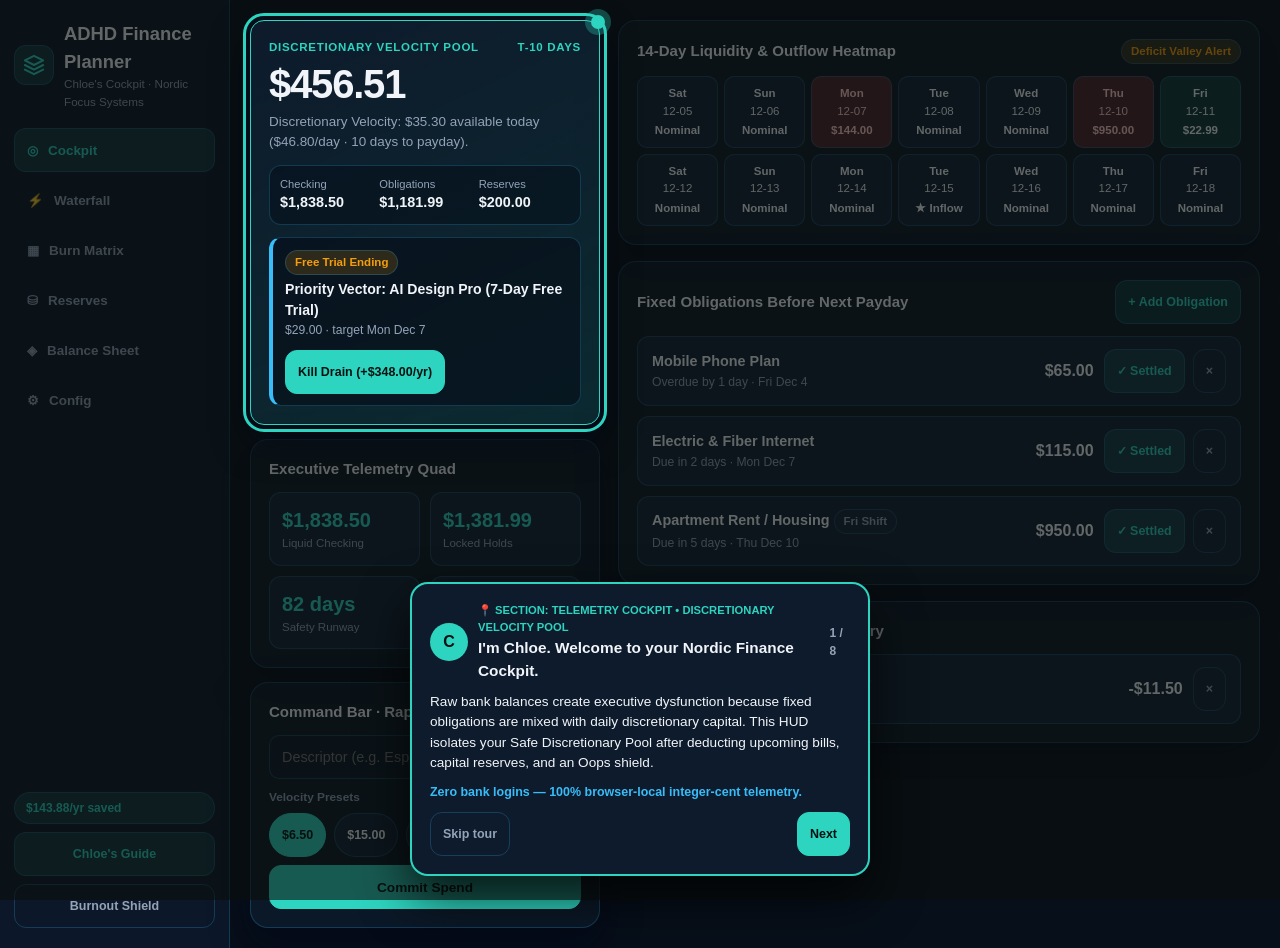
==== adhd-finance-planner-2/index.html @ b5040b37 "feat: publish tools and storefront" ====
<!DOCTYPE html>
<html lang="en">
<head>
  <meta charset="UTF-8">
  <meta name="viewport" content="width=device-width, initial-scale=1.0">
  <title>ADHD Finance Planner 2 — Split-Cockpit Telemetry, Paycheck Waterfall &amp; Burn Matrix</title>
  <meta name="description" content="A sleek Nordic glass personal finance cockpit for ADHD executive focus: Discretionary Velocity HUD, 4-Vector Paycheck Waterfall, 4-Lane Subscription Burn Kanban, Capital Reserves &amp; 14-Day Liquidity Heatmap. 100% private offline PWA.">
  <meta name="theme-color" content="#070f1a">
  <link rel="manifest" href="manifest.json">
  <link rel="apple-touch-icon" href="assets/apple-touch-icon.png">
  <link rel="icon" type="image/png" sizes="32x32" href="assets/favicon-32.png">
  <style id="zero-blur-lockout">
    #tutorial-overlay, .tutorial-overlay {
      backdrop-filter: none !important;
      -webkit-backdrop-filter: none !important;
      filter: none !important;
    }
  </style>
  <link rel="stylesheet" href="css/theme.css?v=2.0.2">
  <link rel="stylesheet" href="css/app.css?v=2.0.2">
  <link rel="stylesheet" href="css/components.css?v=2.0.2">
</head>
<body data-theme="nordic-glass" data-active-tab="cockpit">

  <div class="shell">
    <!-- Left Rail (Desktop) / Top 3x2 Symmetric Capsule Grid (Mobile) -->
    <aside class="rail">
      <div class="rail-brand">
        <div class="brand-mark" aria-hidden="true">
          <svg width="22" height="22" viewBox="0 0 24 24" fill="none" stroke="currentColor" stroke-width="2.2" stroke-linecap="round" stroke-linejoin="round"><polygon points="12 2 2 7 12 12 22 7 12 2"/><polyline points="2 17 12 22 22 17"/><polyline points="2 12 12 17 22 12"/></svg>
        </div>
        <div class="brand-text">
          <h1 class="brand-title">ADHD Finance Planner</h1>
          <div class="brand-subtitle">Chloe's Cockpit · Nordic Focus Systems</div>
        </div>
      </div>

      <nav id="rail-nav" class="rail-nav" aria-label="Main Navigation">
        <button class="nav-btn active" type="button" data-tab="cockpit"><span class="nav-ico">◎</span><span>Cockpit</span></button>
        <button class="nav-btn" type="button" data-tab="waterfall"><span class="nav-ico">⚡</span><span>Waterfall</span></button>
        <button class="nav-btn" type="button" data-tab="burnrate"><span class="nav-ico">▦</span><span>Burn Matrix</span></button>
        <button class="nav-btn" type="button" data-tab="reserves"><span class="nav-ico">⛁</span><span>Reserves</span></button>
        <button class="nav-btn" type="button" data-tab="networth"><span class="nav-ico">◈</span><span>Balance Sheet</span></button>
        <button class="nav-btn" type="button" data-tab="settings"><span class="nav-ico">⚙</span><span>Config</span></button>
      </nav>

      <div class="rail-foot">
        <span id="badge-tax-saved" class="badge-pill" title="Annual ADHD Tax reclaimed from terminated drains">$0.00/yr saved</span>
        <button id="btn-launch-tour" class="btn btn-sm btn-secondary" type="button">Chloe's Guide</button>
        <button id="btn-toggle-fog" class="btn btn-sm btn-ghost" type="button" aria-pressed="false">Burnout Shield</button>
      </div>
    </aside>

    <!-- Split Dual-Column Cockpit Stage -->
    <div class="stage">
      <!-- Column 1: Persistent Executive Telemetry HUD (Hides on non-cockpit tabs on <=900px per Rule-15) -->
      <aside class="cockpit-hud" aria-label="Executive Financial Telemetry HUD">
        <section id="hero-pulse" class="glass hero-card" aria-label="Safe Discretionary Velocity Pool"></section>

        <section class="glass fog-hide" aria-label="4-Tile Executive Telemetry">
          <div class="card-title">Executive Telemetry Quad</div>
          <div class="telemetry-4">
            <div class="telemetry-tile"><div id="stat-checking" class="telemetry-val">$0.00</div><div class="telemetry-lbl">Liquid Checking</div></div>
            <div class="telemetry-tile"><div id="stat-promised" class="telemetry-val">$0.00</div><div class="telemetry-lbl">Locked Holds</div></div>
            <div class="telemetry-tile"><div id="stat-runway" class="telemetry-val">0 days</div><div class="telemetry-lbl">Safety Runway</div></div>
            <div class="telemetry-tile"><div id="stat-daily" class="telemetry-val">$0.00</div><div class="telemetry-lbl">Daily Velocity</div></div>
          </div>
        </section>

        <section class="glass fog-hide" aria-label="Command Line Expense Capture">
          <div class="card-title">Command Bar · Rapid Outflow</div>
          <div class="inline-form">
            <input id="qa-spend-title" class="input" type="text" maxlength="120" placeholder="Descriptor (e.g. Espresso, AWS, Lunch)" autocomplete="off">
            <input id="qa-spend-amount" class="input" type="number" min="0.01" max="100000" step="0.01" value="6.50" style="max-width:110px;" aria-label="Amount">
          </div>
          <div class="chip-label">Velocity Presets</div>
          <div id="qa-amount-chips" class="chip-row" role="group" aria-label="Velocity amount presets">
            <button type="button" class="chip selected" data-cents="650" data-label="Coffee / Fuel">$6.50</button>
            <button type="button" class="chip" data-cents="1500" data-label="Quick Meal">$15.00</button>
            <button type="button" class="chip" data-cents="4000" data-label="Supply Run">$40.00</button>
            <button type="button" class="chip" data-cents="2500" data-label="Dopamine Impulse">$25.00</button>
          </div>
          <button id="btn-qa-spend" class="btn btn-primary" type="button" style="width:100%;">Commit Spend</button>
        </section>
      </aside>

      <!-- Column 2: Active Main Screen Workspace -->
      <div class="cockpit-main">
        <!-- Screen 1: Cockpit -->
        <main id="screen-cockpit" class="app-screen active">
          <section class="glass fog-hide" aria-label="14-day liquidity heatmap">
            <div class="card-title">
              <span>14-Day Liquidity &amp; Outflow Heatmap</span>
              <span id="weather-status-tag" class="tag ok">Nominal Liquidity</span>
            </div>
            <div id="weather-ribbon" class="weather-grid"></div>
          </section>

          <section class="glass fog-hide" aria-label="Upcoming fixed obligations">
            <div class="card-title">
              <span>Fixed Obligations Before Next Payday</span>
              <button class="btn btn-secondary btn-sm" type="button" data-open-modal="modal-add-bill">+ Add Obligation</button>
            </div>
            <div id="pulse-bills-list" class="list"></div>
          </section>

          <section class="glass fog-hide" aria-label="Recent telemetry ledger">
            <div class="card-title">Recent Outflow &amp; Inflow Telemetry</div>
            <div id="recent-tx-list" class="list"></div>
          </section>
        </main>

        <!-- Screen 2: Waterfall (4-Vector Paycheck Splitter) -->
        <section id="screen-waterfall" class="app-screen">
          <div class="screen-head">
            <div>
              <h2>Paycheck Waterfall Splitter</h2>
              <p class="muted">Route incoming capital across 4 deterministic vectors with 100% integer-cent conservation.</p>
            </div>
          </div>

          <div id="autopilot-card" class="glass">
            <div class="card-title">1. Configure Incoming Capital Injection</div>
            <div class="grid-2">
              <label class="field">
                <span>Inflow Source Label</span>
                <input id="pay-label" class="input" type="text" maxlength="80" value="Primary Salary / Retainer" autocomplete="off">
              </label>
              <label class="field">
                <span>Net Deposit Amount ($)</span>
                <input id="pay-amount" class="input" type="number" min="1" max="1000000" step="0.01" value="2400.00">
              </label>
            </div>
            <div class="chip-label">Select Allocation Vector</div>
            <div id="pay-preset-chips" class="chip-row" role="group" aria-label="Waterfall presets">
              <button type="button" class="chip selected" data-preset="balanced">Balanced 50 / 20 / 10 / 20</button>
              <button type="button" class="chip" data-preset="catchup">High-Obligation 60 / 15 / 15 / 10</button>
              <button type="button" class="chip" data-preset="freelance">Contractor Tax Shield 45 / 25 / 15 / 15</button>
              <button type="button" class="chip" data-preset="gentle">High-Velocity 50 / 15 / 10 / 25</button>
            </div>

            <div id="autopilot-preview" class="split-grid"></div>

            <div class="row-actions">
              <button id="btn-run-autopilot" class="btn btn-primary" type="button">Execute Waterfall Split</button>
            </div>
          </div>

          <div class="glass">
            <div class="card-title">Executed Waterfall Log</div>
            <div id="paycheck-history-list" class="list"></div>
          </div>
        </section>

        <!-- Screen 3: Burn Matrix (4-Lane Kanban Subscription Radar) -->
        <section id="screen-burnrate" class="app-screen">
          <div class="screen-head">
            <div>
              <h2>Subscription Burn Matrix &amp; ADHD Tax Radar</h2>
              <p class="muted">4-Lane Kanban isolating free trials, 7-day renewals, active recurring drains, and reclaimed capital.</p>
            </div>
            <button class="btn btn-primary btn-sm" type="button" data-open-modal="modal-add-sub">+ Track Sub / Trial</button>
          </div>

          <div id="radar-trophy-card" class="glass"></div>

          <div id="burn-kanban-board" class="kanban-board"></div>

          <div class="glass">
            <div class="card-title">Executive Triage Desk (Expiring Trials &amp; Past-Due Items)</div>
            <div id="triage-list" class="list"></div>
          </div>
        </section>

        <!-- Screen 4: Reserves (Capital Reserve Sinking Modules) -->
        <section id="screen-reserves" class="app-screen">
          <div class="screen-head">
            <div>
              <h2>Capital Reserve Sinking Modules</h2>
              <p class="muted">Isolate non-monthly true expenses so annual renewals and repairs never disrupt cashflow.</p>
            </div>
            <button class="btn btn-primary btn-sm" type="button" data-open-modal="modal-add-bucket">+ New Reserve Module</button>
          </div>

          <div id="buckets-card" class="glass">
            <div id="buckets-list" class="list"></div>
          </div>
        </section>

        <!-- Screen 5: Balance Sheet & Net Worth -->
        <section id="screen-networth" class="app-screen">
          <div class="screen-head">
            <div>
              <h2>Sovereign Balance Sheet &amp; Runway</h2>
              <p class="muted">Zero-telemetry net worth engine with anti-double-counting checking synchronization.</p>
            </div>
          </div>

          <div id="wealth-summary-card" class="glass"></div>

          <div class="glass">
            <div class="card-title">Anti-Double-Counting Checking Snapshot Sync</div>
            <p class="muted" style="margin-bottom:10px;">Sync your real bank balance anytime. Transactions logged earlier today are never deducted twice.</p>
            <div class="inline-form">
              <input id="sync-balance-input" class="input" type="number" step="0.01" placeholder="Current checking balance ($)">
              <button id="btn-sync-balance" class="btn btn-primary" type="button">Sync Snapshot</button>
            </div>
          </div>

          <div class="glass">
            <div class="card-title">Asset &amp; Liability Nodes</div>
            <div id="accounts-list" class="list"></div>
            <div class="inline-form" style="margin-top:12px;">
              <input id="new-acct-name" class="input" type="text" maxlength="60" placeholder="Node name (e.g. Treasury Reserve)">
              <select id="new-acct-type" class="input" style="max-width:155px;" aria-label="Account type">
                <option value="checking">Checking</option>
                <option value="savings">Savings / Reserve</option>
                <option value="debt">Credit / Liability</option>
              </select>
              <input id="new-acct-bal" class="input" type="number" step="0.01" value="0" style="max-width:120px;" aria-label="Balance">
              <button id="btn-add-account" class="btn btn-secondary" type="button">Add Node</button>
            </div>
          </div>
        </section>

        <!-- Screen 6: System Config -->
        <section id="screen-settings" class="app-screen">
          <div class="screen-head">
            <div>
              <h2>System Configuration</h2>
              <p class="muted">100% browser-local execution. Zero cloud dependencies.</p>
            </div>
          </div>

          <div class="glass">
            <div class="card-title">Nordic Visual Matrix Themes</div>
            <div id="theme-picker" class="chip-row"></div>
            <label class="switch-row">
              <span>Acoustic telemetry confirmation cues</span>
              <input id="set-sound" type="checkbox" checked>
            </label>
          </div>

          <div class="glass">
            <div class="card-title">Payday Horizon &amp; Survival Floor Parameters</div>
            <div class="grid-2">
              <label class="field">
                <span>Next Payday Target Date</span>
                <input id="set-next-payday" class="input" type="date">
              </label>
              <label class="field">
                <span>Monthly Baseline Survival Floor ($)</span>
                <input id="set-survival" class="input" type="number" min="100" max="100000" step="50" value="2200">
              </label>
            </div>
            <div class="grid-2">
              <label class="field">
                <span>Oops Buffer Shield ($)</span>
                <input id="set-oops" class="input" type="number" min="0" max="10000" step="5" value="50">
              </label>
              <label class="field">
                <span>Base Currency</span>
                <select id="set-currency" class="input">
                  <option value="USD">USD ($)</option>
                  <option value="CAD">CAD (CA$)</option>
                  <option value="GBP">GBP (£)</option>
                  <option value="EUR">EUR (€)</option>
                  <option value="AUD">AUD (A$)</option>
                </select>
              </label>
            </div>
            <button id="btn-save-settings" class="btn btn-primary btn-sm" type="button">Commit Parameters</button>
          </div>

          <div class="glass">
            <div class="card-title">Clean Slate, Sample Telemetry &amp; Encrypted Backups</div>
            <div class="row-actions">
              <button id="btn-clean-slate" class="btn btn-secondary" type="button">🧹 Start Clean Slate</button>
              <button id="btn-load-sample" class="btn btn-secondary" type="button">🌱 Load Sample Data</button>
              <button id="btn-restart-tour" class="btn btn-ghost" type="button">Replay Chloe's Tour</button>
            </div>
            <div class="row-actions" style="margin-top:10px;">
              <button id="btn-export-json" class="btn btn-secondary" type="button">Export JSON Snapshot</button>
              <button id="btn-import-json" class="btn btn-secondary" type="button">Import JSON Snapshot</button>
              <input id="file-import" type="file" accept="application/json,.json" style="display:none;">
              <button id="btn-reset-data" class="btn btn-danger-soft" type="button">Purge All Data</button>
            </div>
          </div>
        </section>
      </div>
    </div>
  </div>

  <!-- Modal 1: Add Bill -->
  <div id="modal-add-bill" class="app-modal" role="dialog" aria-modal="true" aria-labelledby="add-bill-h">
    <div class="modal-card">
      <div class="modal-head">
        <h3 id="add-bill-h">Add Fixed Obligation</h3>
        <button class="btn-x" type="button" data-close-modal="modal-add-bill" aria-label="Close">×</button>
      </div>
      <label class="field"><span>Obligation Title</span><input id="bill-title" class="input" type="text" maxlength="120" placeholder="e.g. Studio Lease, Fiber Uplink"></label>
      <div class="grid-2">
        <label class="field"><span>Amount ($)</span><input id="bill-amount" class="input" type="number" min="0.01" step="0.01" value="85.00"></label>
        <label class="field"><span>Due Date</span><input id="bill-due" class="input" type="date"></label>
      </div>
      <label class="switch-row"><span>Shift weekend due dates to Friday early</span><input id="bill-weekend" type="checkbox" checked></label>
      <p id="bill-error" class="form-error" role="alert"></p>
      <div class="row-actions">
        <button id="btn-save-bill" class="btn btn-primary" type="button">Save Obligation</button>
        <button class="btn btn-ghost" type="button" data-close-modal="modal-add-bill">Cancel</button>
      </div>
    </div>
  </div>

  <!-- Modal 2: Add Subscription -->
  <div id="modal-add-sub" class="app-modal" role="dialog" aria-modal="true" aria-labelledby="add-sub-h">
    <div class="modal-card">
      <div class="modal-head">
        <h3 id="add-sub-h">Track Subscription or Free Trial</h3>
        <button class="btn-x" type="button" data-close-modal="modal-add-sub" aria-label="Close">×</button>
      </div>
      <label class="field"><span>Service Name</span><input id="sub-name" class="input" type="text" maxlength="120" placeholder="e.g. Cloud GPU Trial, SaaS Tool"></label>
      <div class="grid-2">
        <label class="field"><span>Cost ($)</span><input id="sub-amount" class="input" type="number" min="0.01" step="0.01" value="19.99"></label>
        <label class="field"><span>Billing Cycle</span><select id="sub-cycle" class="input">
          <option value="monthly">Monthly</option>
          <option value="yearly">Yearly</option>
          <option value="quarterly">Quarterly</option>
          <option value="weekly">Weekly</option>
        </select></label>
      </div>
      <div class="grid-2">
        <label class="field"><span>Next Renewal / Trial Expiry</span><input id="sub-next-date" class="input" type="date"></label>
        <label class="field"><span>Cancel-By Alert Lead (Days)</span><input id="sub-lead-days" class="input" type="number" min="1" max="30" value="3"></label>
      </div>
      <label class="switch-row"><span>Flag as Free Trial (High Alert Lane)</span><input id="sub-is-trial" type="checkbox"></label>
      <p id="sub-error" class="form-error" role="alert"></p>
      <div class="row-actions">
        <button id="btn-save-sub" class="btn btn-primary" type="button">Register Subscription</button>
        <button class="btn btn-ghost" type="button" data-close-modal="modal-add-sub">Cancel</button>
      </div>
    </div>
  </div>

  <!-- Modal 3: Add Reserve Module -->
  <div id="modal-add-bucket" class="app-modal" role="dialog" aria-modal="true" aria-labelledby="add-bucket-h">
    <div class="modal-card">
      <div class="modal-head">
        <h3 id="add-bucket-h">Create Capital Reserve Module</h3>
        <button class="btn-x" type="button" data-close-modal="modal-add-bucket" aria-label="Close">×</button>
      </div>
      <label class="field"><span>Reserve Name</span><input id="bucket-name" class="input" type="text" maxlength="80" placeholder="e.g. Annual Tax Shield, Hardware Upgrade"></label>
      <div class="grid-2">
        <label class="field"><span>Target Cap ($)</span><input id="bucket-target" class="input" type="number" min="1" step="1" value="1000"></label>
        <label class="field"><span>Initial Reserve ($)</span><input id="bucket-saved" class="input" type="number" min="0" step="1" value="150"></label>
      </div>
      <label class="field"><span>Per-Payperiod Auto-Hold ($)</span><input id="bucket-hold" class="input" type="number" min="0" step="1" value="75"></label>
      <label class="switch-row"><span>Lock hold from daily Discretionary Velocity</span><input id="bucket-autohold" type="checkbox" checked></label>
      <p id="bucket-error" class="form-error" role="alert"></p>
      <div class="row-actions">
        <button id="btn-save-bucket" class="btn btn-primary" type="button">Deploy Module</button>
        <button class="btn btn-ghost" type="button" data-close-modal="modal-add-bucket">Cancel</button>
      </div>
    </div>
  </div>

  <!-- Modal 4: Confirm -->
  <div id="modal-confirm" class="app-modal" role="dialog" aria-modal="true" aria-labelledby="confirm-h">
    <div class="modal-card">
      <div class="modal-head">
        <h3 id="confirm-h">Confirm Execution</h3>
        <button class="btn-x" type="button" data-close-modal="modal-confirm" aria-label="Close">×</button>
      </div>
      <p id="confirm-text" class="muted" style="margin-bottom:14px;"></p>
      <div class="row-actions">
        <button id="btn-confirm-yes" class="btn btn-danger-soft" type="button">Confirm</button>
        <button class="btn btn-ghost" type="button" data-close-modal="modal-confirm">Abort</button>
      </div>
    </div>
  </div>

  <div id="toast" class="toast" role="status" aria-live="polite"></div>

  <!-- Guided Tour Overlay (Rules 16, 17, 18, 20) -->
  <div id="tutorial-overlay" class="tutorial-overlay" style="display:none;">
    <div id="tutorial-card" class="tutorial-card" style="display:none;" role="dialog" aria-live="polite" aria-labelledby="tutorial-title">
      <div class="tour-head">
        <div class="tour-avatar" aria-hidden="true">C</div>
        <div>
          <div id="tutorial-section-tag" class="tour-tag"></div>
          <div id="tutorial-title" class="tour-title"></div>
        </div>
        <div id="tutorial-step-count" class="tour-count"></div>
      </div>
      <p id="tutorial-message" class="tour-msg"></p>
      <p id="tutorial-hint" class="tour-hint"></p>
      <div class="tour-actions">
        <button id="tutorial-btn-skip" class="btn btn-ghost btn-sm" type="button">Skip tour</button>
        <span class="spacer"></span>
        <button id="tutorial-btn-prev" class="btn btn-secondary btn-sm" type="button">Back</button>
        <button id="tutorial-btn-next" class="btn btn-primary btn-sm" type="button">Next</button>
      </div>
    </div>
  </div>

  <script>
    if ('caches' in window) {
      caches.keys().then(function (keys) {
        keys.forEach(function (k) {
          if (k.indexOf('adhd-finance-planner-2-v1') !== -1) caches.delete(k);
        });
      }).catch(function () {});
    }
  </script>
  <script src="js/engine.js?v=2.0.2"></script>
  <script src="js/storage.js?v=2.0.2"></script>
  <script src="js/config.js?v=2.0.2"></script>
  <script src="js/tutorials.js?v=2.0.2"></script>
  <script src="js/app.js?v=2.0.2"></script>
</body>
</html>
---- adhd-finance-planner-2/css/theme.css ----
/**
 * ADHD Finance Planner 2 — Edition 2 (Nordic Focus Systems / Chloe) Theme Tokens
 * Shop 2 Brand DNA: Dark High-Tech Canvas (#070f1a), Frosted Glass Cards (rgba(14, 27, 44, 0.72)), Cyan/Teal Accents (#2dd4bf / #38bdf8).
 */
:root,
body[data-theme="nordic-glass"] {
  --bg-primary: #070f1a;
  --bg-elevated: #0c1829;
  --surface: rgba(14, 27, 44, 0.78);
  --surface-solid: #0e1b2c;
  --surface-muted: rgba(20, 37, 59, 0.75);
  --text-main: #f1f5f9;
  --text-muted: #94a3b8;
  --border: rgba(56, 189, 248, 0.22);
  --accent: #2dd4bf;
  --accent-strong: #14b8a6;
  --accent-soft: rgba(45, 212, 191, 0.14);
  --cyan: #38bdf8;
  --gold: #f59e0b;
  --gold-soft: rgba(245, 158, 11, 0.16);
  --ok: #34d399;
  --ok-soft: rgba(52, 211, 153, 0.15);
  --shadow: 0 16px 36px rgba(2, 6, 23, 0.55);
  --radius: 18px;
  --radius-sm: 12px;
}

body[data-theme="emerald-matrix"] {
  --bg-primary: #061411;
  --bg-elevated: #0b211c;
  --surface: rgba(11, 33, 28, 0.82);
  --surface-solid: #0b211c;
  --surface-muted: rgba(16, 46, 39, 0.75);
  --text-main: #ecfdf5;
  --text-muted: #86efac;
  --border: rgba(52, 211, 153, 0.25);
  --accent: #10b981;
  --accent-strong: #059669;
  --accent-soft: rgba(16, 185, 129, 0.16);
  --cyan: #34d399;
  --gold: #fbbf24;
  --gold-soft: rgba(251, 191, 36, 0.16);
  --ok: #34d399;
  --ok-soft: rgba(52, 211, 153, 0.16);
}

body[data-theme="arctic-slate"] {
  --bg-primary: #0f172a;
  --bg-elevated: #1e293b;
  --surface: rgba(30, 41, 59, 0.82);
  --surface-solid: #1e293b;
  --surface-muted: rgba(51, 65, 85, 0.65);
  --text-main: #f8fafc;
  --text-muted: #cbd5e1;
  --border: rgba(148, 163, 184, 0.28);
  --accent: #38bdf8;
  --accent-strong: #0284c7;
  --accent-soft: rgba(56, 189, 248, 0.16);
  --cyan: #7dd3fc;
  --gold: #fbbf24;
  --gold-soft: rgba(251, 191, 36, 0.16);
  --ok: #4ade80;
  --ok-soft: rgba(74, 222, 128, 0.16);
}

body[data-theme="oled-stealth"] {
  --bg-primary: #000000;
  --bg-elevated: #0a0a0f;
  --surface: #0d1117;
  --surface-solid: #0d1117;
  --surface-muted: #161b22;
  --text-main: #ffffff;
  --text-muted: #9ca3af;
  --border: rgba(45, 212, 191, 0.32);
  --accent: #2dd4bf;
  --accent-strong: #14b8a6;
  --accent-soft: rgba(45, 212, 191, 0.15);
  --cyan: #38bdf8;
  --gold: #f59e0b;
  --gold-soft: rgba(245, 158, 11, 0.18);
  --ok: #22c55e;
  --ok-soft: rgba(34, 197, 94, 0.18);
}
---- adhd-finance-planner-2/css/app.css ----
/**
 * ADHD Finance Planner 2 — Edition 2 (Nordic Focus Systems / Chloe) Split-Cockpit Layout
 * Enforces G-03 (Split Dual-Column Cockpit + Kanban Matrix), G-04 (#070f1a), G-05 (<400px 3x2 nav),
 * G-14 (6%3==0 nav symmetry), and G-15 (hide HUD sidebar on non-dashboard mobile tabs <=900px).
 */
*, *::before, *::after {
  box-sizing: border-box;
  margin: 0;
  padding: 0;
}

html, body {
  background-color: var(--bg-primary);
  color: var(--text-main);
  font-family: -apple-system, BlinkMacSystemFont, "Segoe UI", Roboto, Helvetica, Arial, sans-serif;
  line-height: 1.5;
  min-height: 100vh;
  overflow-x: hidden;
  -webkit-font-smoothing: antialiased;
}

.shell {
  display: grid;
  grid-template-columns: 230px minmax(0, 1fr);
  min-height: 100vh;
  max-width: 1380px;
  margin: 0 auto;
}

/* Left Rail Navigation (Desktop) / Top Capsule Bar (Mobile) */
.rail {
  background: var(--bg-elevated);
  border-right: 1px solid var(--border);
  padding: 20px 14px;
  display: flex;
  flex-direction: column;
  gap: 18px;
  min-width: 0;
}

.rail-brand {
  display: flex;
  align-items: center;
  gap: 10px;
  min-width: 0;
}

.brand-mark {
  width: 40px;
  height: 40px;
  border-radius: 12px;
  background: var(--accent-soft);
  color: var(--accent);
  border: 1px solid var(--border);
  display: flex;
  align-items: center;
  justify-content: center;
  flex-shrink: 0;
}

.brand-title {
  font-size: clamp(1rem, 2vw, 1.15rem);
  font-weight: 800;
  color: var(--text-main);
  word-break: break-word;
}

.brand-subtitle {
  font-size: 0.73rem;
  color: var(--text-muted);
}

.rail-nav {
  display: flex;
  flex-direction: column;
  gap: 6px;
  min-width: 0;
}

.nav-btn {
  appearance: none;
  border: 1px solid transparent;
  background: transparent;
  color: var(--text-muted);
  border-radius: 12px;
  padding: 10px 12px;
  min-height: 44px;
  min-width: 0;
  display: flex;
  align-items: center;
  gap: 10px;
  font-size: 0.84rem;
  font-weight: 700;
  cursor: pointer;
  text-align: left;
  transition: background 0.15s, color 0.15s;
}

.nav-btn.active {
  background: var(--accent-soft);
  color: var(--accent);
  border-color: var(--border);
}

.rail-foot {
  margin-top: auto;
  display: flex;
  flex-direction: column;
  gap: 8px;
  flex-wrap: wrap;
}

/* Split Dual-Column Cockpit Stage */
.stage {
  padding: 20px;
  display: grid;
  grid-template-columns: 350px minmax(0, 1fr);
  gap: 18px;
  align-items: start;
  min-width: 0;
}

.cockpit-hud {
  display: flex;
  flex-direction: column;
  gap: 14px;
  min-width: 0;
}

.cockpit-main {
  min-width: 0;
}

.app-screen {
  display: none;
  flex-direction: column;
  gap: 16px;
  min-width: 0;
}

.app-screen.active {
  display: flex;
}

body.fog .fog-hide {
  display: none !important;
}

.glass,
.card {
  background: var(--surface);
  border: 1px solid var(--border);
  border-radius: var(--radius);
  padding: 18px;
  box-shadow: var(--shadow);
  min-width: 0;
}

.card-title {
  font-size: 0.94rem;
  font-weight: 800;
  color: var(--text-main);
  margin-bottom: 12px;
  display: flex;
  align-items: center;
  justify-content: space-between;
  gap: 8px;
  flex-wrap: wrap;
}

.screen-head {
  display: flex;
  align-items: flex-start;
  justify-content: space-between;
  gap: 12px;
  flex-wrap: wrap;
}

.screen-head h2 {
  font-size: clamp(1.15rem, 2.4vw, 1.4rem);
  font-weight: 800;
}

.muted {
  color: var(--text-muted);
  font-size: 0.85rem;
}

/* 4-Tile Telemetry Grid (Exclusive to Edition 2) */
.telemetry-4 {
  display: grid;
  grid-template-columns: repeat(2, minmax(0, 1fr));
  gap: 10px;
  min-width: 0;
}

.telemetry-tile {
  background: var(--surface-muted);
  border: 1px solid var(--border);
  border-radius: var(--radius-sm);
  padding: 12px;
  min-width: 0;
}

.telemetry-val {
  font-size: clamp(1.02rem, 2vw, 1.25rem);
  font-weight: 800;
  color: var(--accent);
  word-break: break-word;
}

.telemetry-lbl {
  font-size: 0.72rem;
  color: var(--text-muted);
}

/* 4-Lane Kanban Subscription Burn Matrix (Exclusive to Edition 2) */
.kanban-board {
  display: grid;
  grid-template-columns: repeat(2, minmax(0, 1fr));
  gap: 12px;
  min-width: 0;
}

.kanban-lane {
  background: var(--surface-muted);
  border: 1px solid var(--border);
  border-radius: var(--radius-sm);
  padding: 12px;
  display: flex;
  flex-direction: column;
  gap: 8px;
  min-width: 0;
}

.kanban-lane-head {
  font-size: 0.78rem;
  font-weight: 800;
  text-transform: uppercase;
  letter-spacing: 0.05em;
  color: var(--cyan);
  display: flex;
  justify-content: space-between;
  align-items: center;
}

.grid-2 {
  display: grid;
  grid-template-columns: repeat(2, minmax(0, 1fr));
  gap: 12px;
  min-width: 0;
}

/* RULE-15: Mobile Multi-Column Screen Isolation (<= 900px) */
@media (max-width: 900px) {
  .shell {
    grid-template-columns: 1fr;
  }
  .rail {
    border-right: none;
    border-bottom: 1px solid var(--border);
    padding: 12px 10px;
    gap: 10px;
  }
  .rail-nav {
    display: grid;
    grid-template-columns: repeat(3, 1fr);
    gap: 6px;
  }
  .nav-btn {
    justify-content: center;
    padding: 8px 6px;
    font-size: 0.76rem;
  }
  .rail-foot {
    flex-direction: row;
    align-items: center;
    justify-content: space-between;
  }
  .stage {
    grid-template-columns: 1fr;
    padding: 12px 10px 40px;
  }
  /* Hide persistent HUD sidebar when active tab is NOT cockpit */
  body:not([data-active-tab="cockpit"]) .cockpit-hud {
    display: none !important;
  }
}

@media (max-width: 600px) {
  .stage {
    padding: 10px 10px 36px;
  }
  .glass, .card {
    padding: 14px;
  }
  .grid-2,
  .kanban-board {
    grid-template-columns: 1fr;
  }
}

@media (max-width: 400px) {
  .rail-nav {
    grid-template-columns: repeat(3, 1fr);
    gap: 4px;
  }
  .telemetry-4 {
    grid-template-columns: 1fr;
  }
}

@media (prefers-reduced-motion: reduce) {
  *, *::before, *::after {
    animation-duration: 0.01ms !important;
    transition-duration: 0.01ms !important;
  }
}
---- adhd-finance-planner-2/css/components.css ----
/**
 * ADHD Finance Planner 2 — Edition 2 (Nordic Focus Systems / Chloe) Components & Zero-Blur Tour Shield
 */
.btn {
  appearance: none;
  border: 1px solid var(--border);
  background: var(--surface-muted);
  color: var(--text-main);
  font-weight: 700;
  font-size: 0.85rem;
  padding: 10px 15px;
  min-height: 44px;
  border-radius: 12px;
  cursor: pointer;
  display: inline-flex;
  align-items: center;
  justify-content: center;
  gap: 6px;
  text-decoration: none;
}

.btn-sm {
  padding: 7px 12px;
  font-size: 0.78rem;
  min-height: 44px;
}

.btn-primary {
  background: var(--accent);
  color: #041311;
  border-color: var(--accent);
  font-weight: 800;
}

.btn-secondary {
  background: var(--accent-soft);
  color: var(--accent);
  border-color: var(--border);
}

.btn-ghost {
  background: transparent;
  color: var(--text-muted);
  border-color: var(--border);
}

.btn-danger-soft {
  background: rgba(239, 68, 68, 0.16);
  color: #fca5a5;
  border-color: rgba(239, 68, 68, 0.35);
}

.badge-pill {
  display: inline-flex;
  align-items: center;
  gap: 5px;
  background: var(--accent-soft);
  color: var(--accent);
  border: 1px solid var(--border);
  font-size: 0.75rem;
  font-weight: 800;
  padding: 6px 11px;
  border-radius: 999px;
}

.tag {
  display: inline-flex;
  align-items: center;
  gap: 4px;
  font-size: 0.72rem;
  font-weight: 700;
  padding: 3px 9px;
  border-radius: 999px;
  background: var(--surface-muted);
  border: 1px solid var(--border);
  color: var(--text-muted);
}

.tag.ok {
  background: var(--ok-soft);
  color: var(--ok);
}

.tag.warn {
  background: var(--gold-soft);
  color: var(--gold);
}

.hero-card {
  background: linear-gradient(155deg, var(--surface-solid) 0%, rgba(45, 212, 191, 0.14) 100%);
  border: 1.5px solid var(--accent);
}

.hero-eyebrow {
  display: flex;
  align-items: center;
  justify-content: space-between;
  gap: 8px;
  flex-wrap: wrap;
  font-size: 0.72rem;
  font-weight: 800;
  text-transform: uppercase;
  letter-spacing: 0.06em;
  color: var(--accent);
  margin-bottom: 6px;
}

.hero-amount {
  font-size: clamp(1.85rem, 4.8vw, 2.5rem);
  font-weight: 900;
  color: var(--text-main);
  letter-spacing: -0.03em;
  line-height: 1.1;
  margin-bottom: 6px;
  word-break: break-word;
}

.hero-sub {
  font-size: 0.84rem;
  color: var(--text-muted);
  margin-bottom: 12px;
  word-break: break-word;
}

.hero-meta-grid {
  display: grid;
  grid-template-columns: repeat(3, minmax(0, 1fr));
  gap: 8px;
  background: rgba(7, 15, 26, 0.55);
  border: 1px solid var(--border);
  border-radius: var(--radius-sm);
  padding: 10px;
  margin-bottom: 12px;
  min-width: 0;
}

.meta-label { font-size: 0.7rem; color: var(--text-muted); }
.meta-val { font-size: 0.9rem; font-weight: 800; color: var(--text-main); word-break: break-word; }

.next-move-box {
  background: rgba(7, 15, 26, 0.65);
  border: 1px solid var(--border);
  border-left: 4px solid var(--cyan);
  border-radius: var(--radius-sm);
  padding: 11px 12px;
  display: flex;
  align-items: center;
  justify-content: space-between;
  gap: 10px;
  flex-wrap: wrap;
  min-width: 0;
}

.next-move-title {
  font-weight: 800;
  font-size: 0.88rem;
  word-break: break-word;
  overflow-wrap: break-word;
}

.input {
  width: 100%;
  padding: 10px 12px;
  min-height: 44px;
  border-radius: 10px;
  border: 1px solid var(--border);
  background: var(--bg-elevated);
  color: var(--text-main);
  font-size: 0.9rem;
}

.field {
  display: flex;
  flex-direction: column;
  gap: 5px;
  margin-bottom: 12px;
  font-size: 0.8rem;
  font-weight: 700;
  color: var(--text-muted);
}

.inline-form {
  display: flex;
  gap: 8px;
  align-items: center;
  flex-wrap: wrap;
}

.inline-form .input { flex: 1 1 160px; }

.chip-label {
  font-size: 0.74rem;
  font-weight: 700;
  color: var(--text-muted);
  margin: 10px 0 6px;
}

.chip-row {
  display: flex;
  flex-wrap: wrap;
  gap: 8px;
  margin-bottom: 8px;
}

.chip {
  appearance: none;
  border: 1px solid var(--border);
  background: var(--surface-muted);
  color: var(--text-main);
  padding: 7px 12px;
  min-height: 44px;
  border-radius: 999px;
  font-size: 0.78rem;
  font-weight: 700;
  cursor: pointer;
}

.chip.selected {
  background: var(--accent);
  color: #041311;
  border-color: var(--accent);
}

.row-actions {
  display: flex;
  align-items: center;
  gap: 8px;
  flex-wrap: wrap;
  margin-top: 10px;
}

.list {
  display: flex;
  flex-direction: column;
  gap: 10px;
  min-width: 0;
}

.row {
  display: flex;
  align-items: center;
  justify-content: space-between;
  gap: 10px;
  flex-wrap: wrap;
  padding: 12px 14px;
  background: var(--surface-muted);
  border: 1px solid var(--border);
  border-radius: var(--radius-sm);
  min-width: 0;
}

.row-main { flex: 1 1 160px; min-width: 0; }

.row-title {
  font-weight: 800;
  font-size: 0.9rem;
  color: var(--text-main);
  word-break: break-word;
  overflow-wrap: break-word;
}

.row-sub {
  font-size: 0.76rem;
  color: var(--text-muted);
  word-break: break-word;
}

.progress {
  width: 100%;
  height: 9px;
  background: var(--bg-primary);
  border-radius: 999px;
  overflow: hidden;
  margin: 8px 0;
}

.progress > i {
  display: block;
  height: 100%;
  background: var(--accent);
  border-radius: 999px;
}

.split-grid {
  display: grid;
  grid-template-columns: repeat(2, minmax(0, 1fr));
  gap: 10px;
  margin: 12px 0;
}

.split-box {
  background: var(--surface-muted);
  border: 1px solid var(--border);
  border-radius: var(--radius-sm);
  padding: 13px;
  min-width: 0;
}

.split-box-title { font-size: 0.75rem; font-weight: 800; color: var(--cyan); text-transform: uppercase; }
.split-box-amt { font-size: 1.3rem; font-weight: 900; color: var(--accent); margin: 4px 0; }

.weather-grid {
  display: grid;
  grid-template-columns: repeat(7, minmax(0, 1fr));
  gap: 6px;
  margin-top: 10px;
}

.weather-cell {
  border: 1px solid var(--border);
  border-radius: 10px;
  padding: 8px 4px;
  text-align: center;
  font-size: 0.72rem;
  background: var(--surface-muted);
  min-width: 0;
}

.weather-cell.lv-light { background: rgba(52, 211, 153, 0.16); }
.weather-cell.lv-ok { background: rgba(56, 189, 248, 0.16); }
.weather-cell.lv-heavy { background: rgba(245, 158, 11, 0.22); }
.weather-cell.lv-over { background: rgba(239, 68, 68, 0.28); color: #fecaca; }

.empty {
  padding: 18px;
  text-align: center;
  background: var(--surface-muted);
  border: 1px dashed var(--border);
  border-radius: var(--radius-sm);
  color: var(--text-muted);
  font-size: 0.85rem;
}

.empty strong { display: block; color: var(--text-main); margin-bottom: 4px; }

.switch-row {
  display: flex;
  align-items: center;
  justify-content: space-between;
  gap: 12px;
  padding: 10px 0;
  font-size: 0.86rem;
  font-weight: 600;
}

.app-modal {
  position: fixed;
  inset: 0;
  z-index: 2000;
  background: rgba(2, 6, 23, 0.72);
  display: none;
  align-items: center;
  justify-content: center;
  padding: 16px;
}

.app-modal.open { display: flex; }

.modal-card {
  background: var(--surface-solid);
  border: 1px solid var(--border);
  border-radius: var(--radius);
  padding: 22px;
  max-width: 480px;
  width: 100%;
  max-height: 90vh;
  overflow-y: auto;
}

.modal-head {
  display: flex;
  align-items: center;
  justify-content: space-between;
  margin-bottom: 14px;
}

.btn-x {
  appearance: none;
  border: 1px solid var(--border);
  background: var(--surface-muted);
  color: var(--text-main);
  width: 36px;
  height: 36px;
  border-radius: 50%;
  font-size: 1.1rem;
  cursor: pointer;
}

.form-error { color: #f87171; font-size: 0.8rem; margin-bottom: 8px; }

.toast {
  position: fixed;
  bottom: 32px;
  left: 50%;
  transform: translateX(-50%);
  background: var(--accent);
  color: #041311;
  padding: 10px 18px;
  border-radius: 999px;
  font-size: 0.84rem;
  font-weight: 800;
  opacity: 0;
  pointer-events: none;
  transition: opacity 0.2s;
  z-index: 9500;
}

.toast.show { opacity: 1; }

/* Zero-Blur Guided Tour Overlay & Interactivity Shield (Rules 16, 17, 20) */
#tutorial-overlay,
.tutorial-overlay {
  position: fixed;
  inset: 0;
  z-index: 9999;
  background: transparent;
  backdrop-filter: none !important;
  -webkit-backdrop-filter: none !important;
  filter: none !important;
  pointer-events: auto;
}

body.tutorial-active .shell,
body.tutorial-active .rail,
body.tutorial-active .stage {
  pointer-events: none !important;
  animation: none !important;
  transform: none !important;
}

.tutorial-target-active,
body.tutorial-active .tutorial-target-active {
  position: relative;
  z-index: 10000 !important;
  pointer-events: auto !important;
  outline: 3px solid var(--accent) !important;
  outline-offset: 4px;
  border-radius: 14px;
}

.tutorial-beacon {
  position: absolute;
  top: -6px;
  right: -6px;
  width: 14px;
  height: 14px;
  border-radius: 50%;
  background: var(--accent);
  box-shadow: 0 0 0 6px rgba(45, 212, 191, 0.3);
  pointer-events: none;
}

#tutorial-card,
.tutorial-card {
  position: fixed;
  left: 50%;
  transform: translateX(-50%);
  bottom: 24px;
  width: min(92vw, 460px);
  max-height: calc(100vh - 120px);
  overflow-y: auto;
  z-index: 10001 !important;
  pointer-events: auto !important;
  background: var(--surface-solid);
  color: var(--text-main);
  border: 2px solid var(--accent);
  border-radius: 18px;
  padding: 18px;
  box-shadow: 0 22px 50px rgba(0, 0, 0, 0.7);
  display: flex;
  flex-direction: column;
  gap: 10px;
}

.tour-head { display: flex; align-items: center; gap: 10px; }
.tour-avatar {
  width: 38px;
  height: 38px;
  border-radius: 50%;
  background: var(--accent);
  color: #041311;
  font-weight: 900;
  display: flex;
  align-items: center;
  justify-content: center;
  flex-shrink: 0;
}
.tour-tag { font-size: 0.7rem; font-weight: 800; color: var(--accent); text-transform: uppercase; }
.tour-title { font-size: 0.96rem; font-weight: 800; }
.tour-count { margin-left: auto; font-size: 0.75rem; font-weight: 700; color: var(--text-muted); }
.tour-msg { font-size: 0.85rem; color: var(--text-main); }
.tour-hint { font-size: 0.78rem; color: var(--cyan); font-weight: 700; }
.tour-actions { display: flex; align-items: center; gap: 8px; }
.spacer { flex: 1; }

@media (max-width: 640px) {
  .hero-meta-grid,
  .split-grid {
    grid-template-columns: 1fr;
  }
  .weather-grid {
    grid-template-columns: repeat(4, minmax(0, 1fr));
  }
}
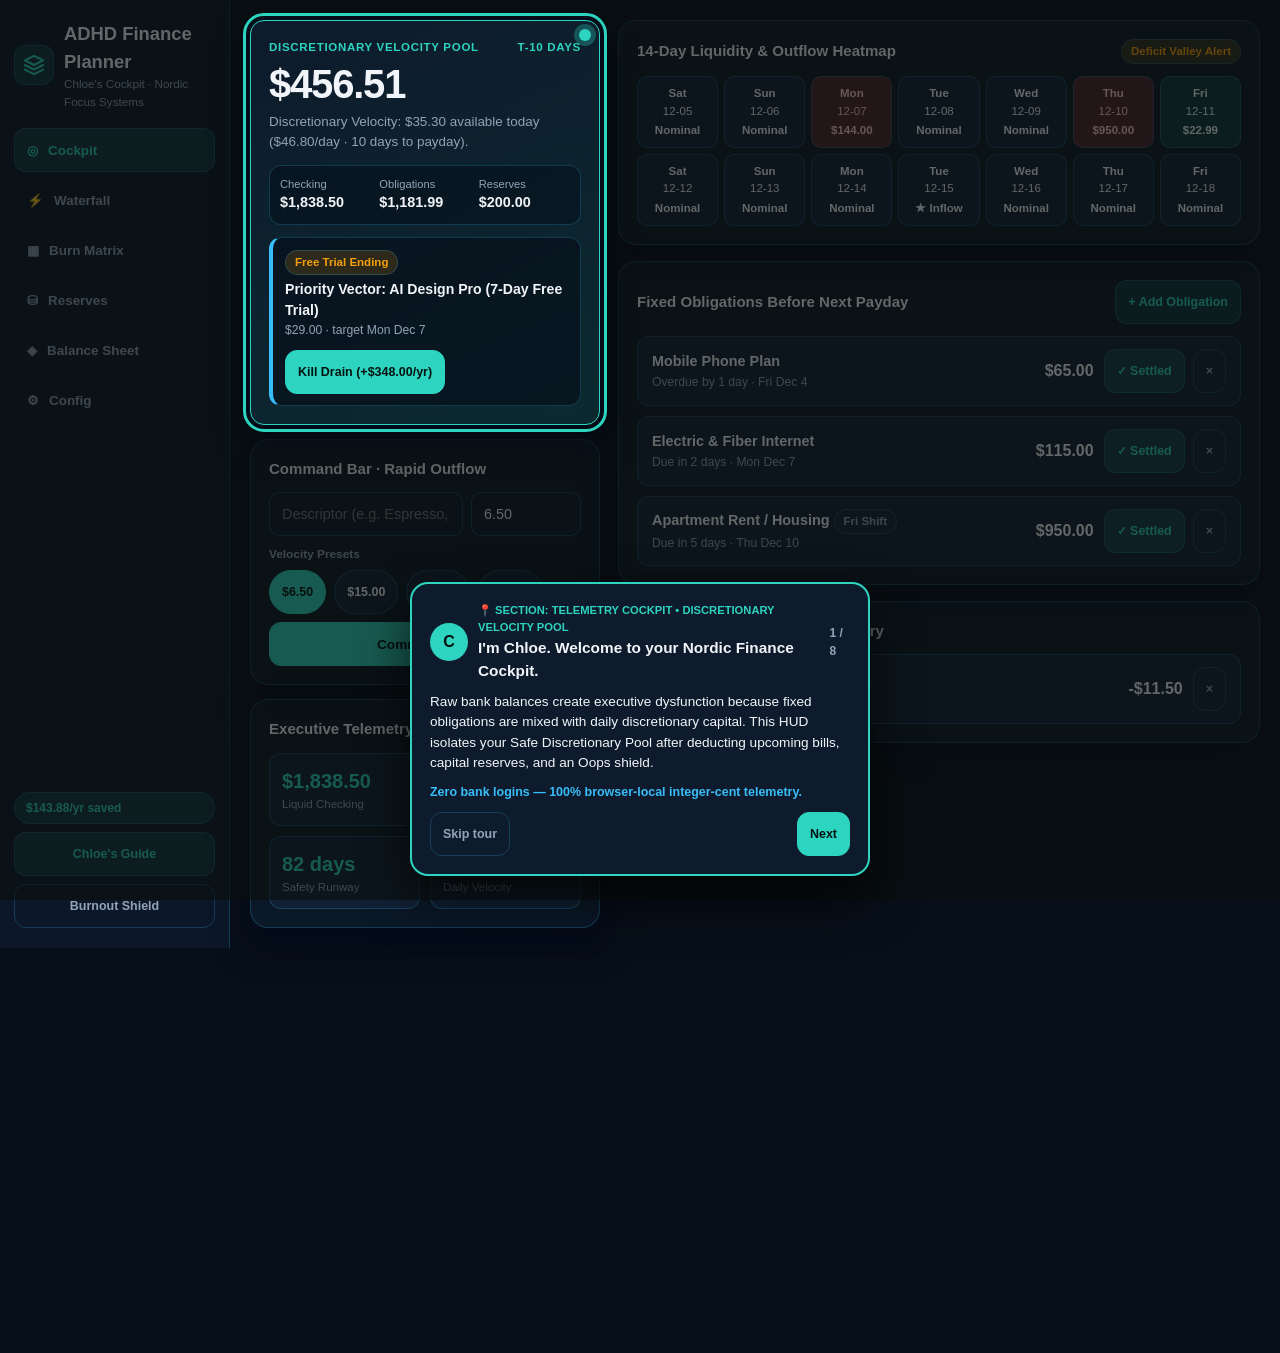
==== commit 24a1df2c: "feat: publish tools and storefront" ====
--- a/adhd-finance-planner-2/index.html
+++ b/adhd-finance-planner-2/index.html
@@ -16,9 +16,9 @@
       filter: none !important;
     }
   </style>
-  <link rel="stylesheet" href="css/theme.css?v=2.0.2">
-  <link rel="stylesheet" href="css/app.css?v=2.0.2">
-  <link rel="stylesheet" href="css/components.css?v=2.0.2">
+  <link rel="stylesheet" href="css/theme.css?v=2.0.3">
+  <link rel="stylesheet" href="css/app.css?v=2.0.3">
+  <link rel="stylesheet" href="css/components.css?v=2.0.3">
 </head>
 <body data-theme="nordic-glass" data-active-tab="cockpit">
 
@@ -57,6 +57,22 @@
       <aside class="cockpit-hud" aria-label="Executive Financial Telemetry HUD">
         <section id="hero-pulse" class="glass hero-card" aria-label="Safe Discretionary Velocity Pool"></section>
 
+        <section class="glass fog-hide" aria-label="Command Line Expense Capture">
+          <div class="card-title">Command Bar · Rapid Outflow</div>
+          <div class="inline-form">
+            <input id="qa-spend-title" class="input" type="text" maxlength="120" placeholder="Descriptor (e.g. Espresso, AWS, Lunch)" autocomplete="off">
+            <input id="qa-spend-amount" class="input" type="number" min="0.01" max="100000" step="0.01" value="6.50" style="max-width:110px;" aria-label="Amount">
+          </div>
+          <div class="chip-label">Velocity Presets</div>
+          <div id="qa-amount-chips" class="chip-row" role="group" aria-label="Velocity amount presets">
+            <button type="button" class="chip selected" data-cents="650" data-label="Coffee / Fuel">$6.50</button>
+            <button type="button" class="chip" data-cents="1500" data-label="Quick Meal">$15.00</button>
+            <button type="button" class="chip" data-cents="4000" data-label="Supply Run">$40.00</button>
+            <button type="button" class="chip" data-cents="2500" data-label="Dopamine Impulse">$25.00</button>
+          </div>
+          <button id="btn-qa-spend" class="btn btn-primary" type="button" style="width:100%;">Commit Spend</button>
+        </section>
+
         <section class="glass fog-hide" aria-label="4-Tile Executive Telemetry">
           <div class="card-title">Executive Telemetry Quad</div>
           <div class="telemetry-4">
@@ -65,22 +81,6 @@
             <div class="telemetry-tile"><div id="stat-runway" class="telemetry-val">0 days</div><div class="telemetry-lbl">Safety Runway</div></div>
             <div class="telemetry-tile"><div id="stat-daily" class="telemetry-val">$0.00</div><div class="telemetry-lbl">Daily Velocity</div></div>
           </div>
-        </section>
-
-        <section class="glass fog-hide" aria-label="Command Line Expense Capture">
-          <div class="card-title">Command Bar · Rapid Outflow</div>
-          <div class="inline-form">
-            <input id="qa-spend-title" class="input" type="text" maxlength="120" placeholder="Descriptor (e.g. Espresso, AWS, Lunch)" autocomplete="off">
-            <input id="qa-spend-amount" class="input" type="number" min="0.01" max="100000" step="0.01" value="6.50" style="max-width:110px;" aria-label="Amount">
-          </div>
-          <div class="chip-label">Velocity Presets</div>
-          <div id="qa-amount-chips" class="chip-row" role="group" aria-label="Velocity amount presets">
-            <button type="button" class="chip selected" data-cents="650" data-label="Coffee / Fuel">$6.50</button>
-            <button type="button" class="chip" data-cents="1500" data-label="Quick Meal">$15.00</button>
-            <button type="button" class="chip" data-cents="4000" data-label="Supply Run">$40.00</button>
-            <button type="button" class="chip" data-cents="2500" data-label="Dopamine Impulse">$25.00</button>
-          </div>
-          <button id="btn-qa-spend" class="btn btn-primary" type="button" style="width:100%;">Commit Spend</button>
         </section>
       </aside>
 
@@ -407,15 +407,15 @@
     if ('caches' in window) {
       caches.keys().then(function (keys) {
         keys.forEach(function (k) {
-          if (k.indexOf('adhd-finance-planner-2-v1') !== -1) caches.delete(k);
+          if (k !== 'adhd-finance-planner-2-v3') caches.delete(k);
         });
       }).catch(function () {});
     }
   </script>
-  <script src="js/engine.js?v=2.0.2"></script>
-  <script src="js/storage.js?v=2.0.2"></script>
-  <script src="js/config.js?v=2.0.2"></script>
-  <script src="js/tutorials.js?v=2.0.2"></script>
-  <script src="js/app.js?v=2.0.2"></script>
+  <script src="js/engine.js?v=2.0.3"></script>
+  <script src="js/storage.js?v=2.0.3"></script>
+  <script src="js/config.js?v=2.0.3"></script>
+  <script src="js/tutorials.js?v=2.0.3"></script>
+  <script src="js/app.js?v=2.0.3"></script>
 </body>
 </html>
--- a/adhd-finance-planner-2/css/app.css
+++ b/adhd-finance-planner-2/css/app.css
@@ -9,14 +9,19 @@
   padding: 0;
 }
 
-html, body {
+html {
   background-color: var(--bg-primary);
   color: var(--text-main);
   font-family: -apple-system, BlinkMacSystemFont, "Segoe UI", Roboto, Helvetica, Arial, sans-serif;
   line-height: 1.5;
+  -webkit-font-smoothing: antialiased;
+}
+
+body {
+  background-color: var(--bg-primary);
+  color: var(--text-main);
   min-height: 100vh;
-  overflow-x: hidden;
-  -webkit-font-smoothing: antialiased;
+  overflow-x: clip;
 }
 
 .shell {
--- a/adhd-finance-planner-2/css/components.css
+++ b/adhd-finance-planner-2/css/components.css
@@ -420,6 +420,10 @@
   pointer-events: auto;
 }
 
+body.tutorial-active {
+  padding-bottom: 45vh !important;
+}
+
 body.tutorial-active .shell,
 body.tutorial-active .rail,
 body.tutorial-active .stage {
@@ -440,13 +444,13 @@
 
 .tutorial-beacon {
   position: absolute;
-  top: -6px;
-  right: -6px;
-  width: 14px;
-  height: 14px;
+  top: 8px;
+  right: 8px;
+  width: 12px;
+  height: 12px;
   border-radius: 50%;
   background: var(--accent);
-  box-shadow: 0 0 0 6px rgba(45, 212, 191, 0.3);
+  box-shadow: 0 0 0 5px rgba(45, 212, 191, 0.3);
   pointer-events: none;
 }
 
@@ -456,10 +460,10 @@
   left: 50%;
   transform: translateX(-50%);
   bottom: 24px;
-  width: min(92vw, 460px);
+  width: min(94vw, 460px);
   max-height: calc(100vh - 120px);
   overflow-y: auto;
-  z-index: 10001 !important;
+  z-index: 10020 !important;
   pointer-events: auto !important;
   background: var(--surface-solid);
   color: var(--text-main);
@@ -493,10 +497,43 @@
 .tour-actions { display: flex; align-items: center; gap: 8px; }
 .spacer { flex: 1; }
 
-@media (max-width: 640px) {
-  .hero-meta-grid,
+@media (max-width: 900px) {
+  body.tutorial-active .rail-nav,
+  body.tutorial-active .rail:not(:has(.tutorial-target-active)) {
+    display: none !important;
+  }
+}
+
+@media (max-width: 700px) {
+  .hero-amount {
+    font-size: clamp(1.5rem, 5.5vw, 2rem);
+    margin-bottom: 2px;
+  }
+  .hero-sub {
+    font-size: 0.77rem;
+    margin-bottom: 8px;
+  }
+  .hero-meta-grid {
+    grid-template-columns: repeat(3, minmax(0, 1fr));
+    padding: 7px 9px;
+    gap: 6px;
+    margin-bottom: 8px;
+  }
+  .meta-label { font-size: 0.65rem; }
+  .meta-val { font-size: 0.8rem; }
+  .next-move-box { padding: 8px 10px; gap: 8px; }
+  #tutorial-card,
+  .tutorial-card {
+    padding: 12px 14px;
+    gap: 6px;
+    border-radius: 16px;
+  }
+  .tour-title { font-size: 0.86rem; }
+  .tour-msg { font-size: 0.78rem; line-height: 1.36; }
+  .tour-hint { font-size: 0.72rem; }
   .split-grid {
-    grid-template-columns: 1fr;
+    grid-template-columns: repeat(2, minmax(0, 1fr));
+    gap: 8px;
   }
   .weather-grid {
     grid-template-columns: repeat(4, minmax(0, 1fr));
